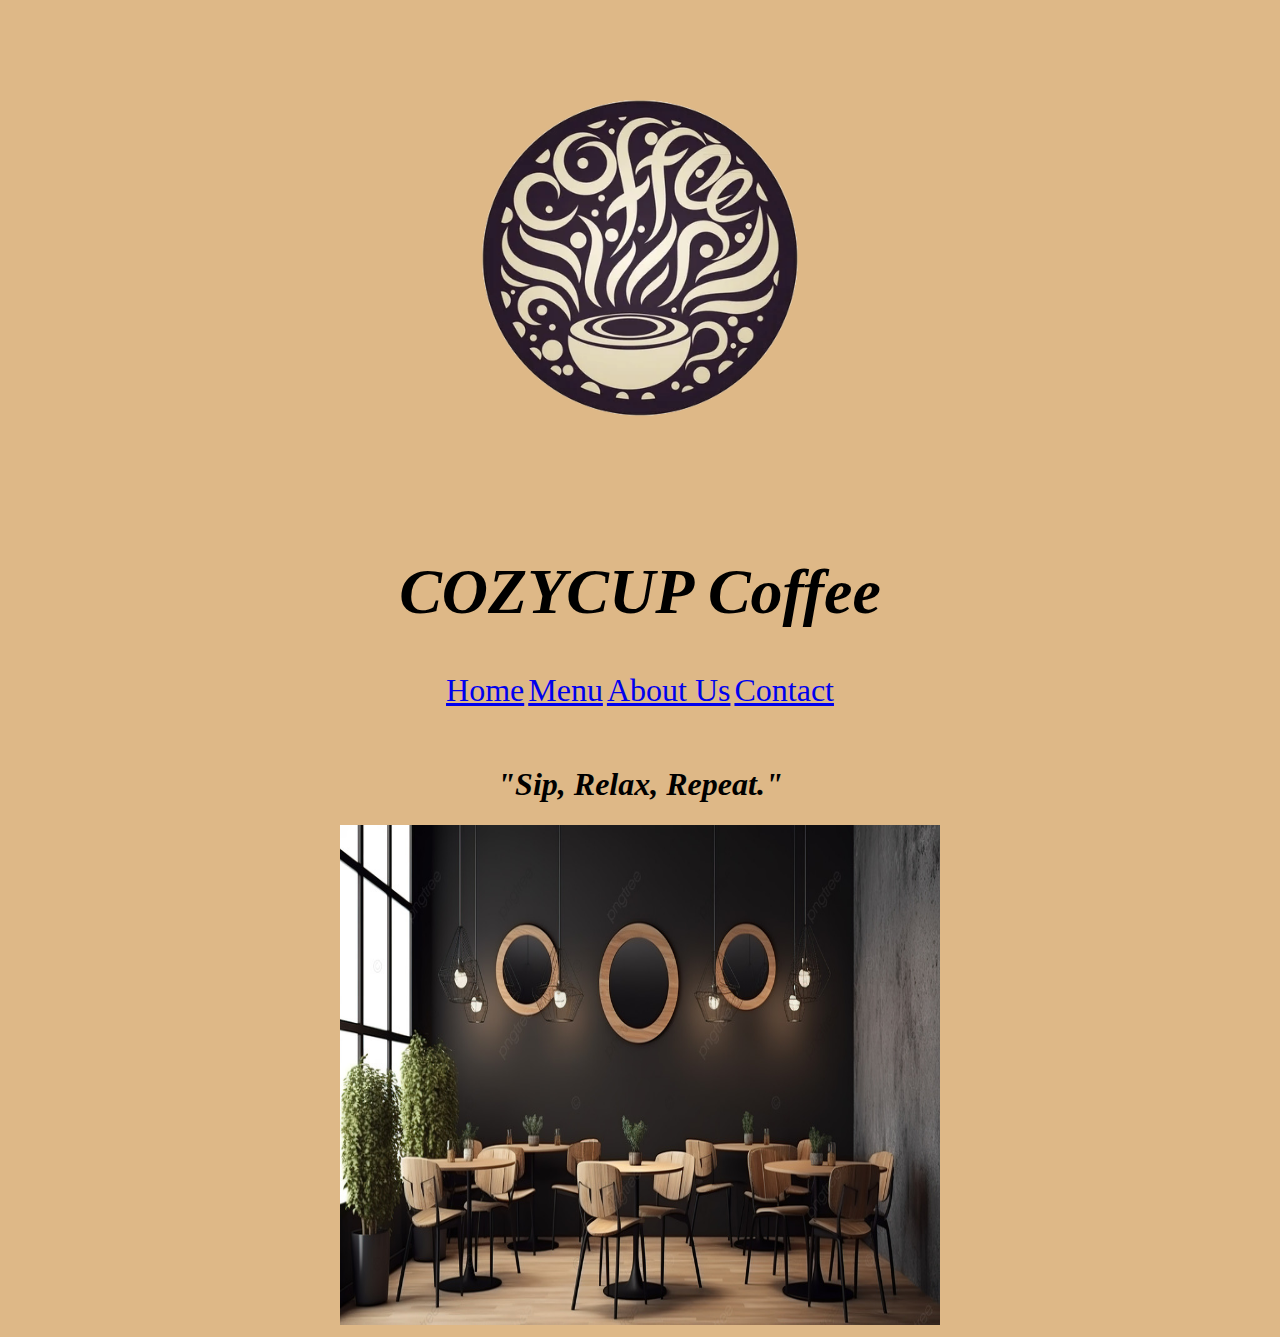
==== index.html @ 1564e9ed "kape" ====
<!DOCTYPE html>
<html lang="en">

<head>
    <meta charset="UTF-8">
    <meta name="viewport" content="width=device-width, initial-scale=1.0">
    <link rel="stylesheet" href="styles.css">
    <title>COZYCUP Coffee House</title>
</head>

<body style="background-color: burlywood;">
    <header style="text-align: center;">
        <img src="coff.png" style= "width: 500px; height: 500px;">
        <h1 style="font-style: italic; font-size: 400%;"><b>COZYCUP Coffee</b></h1>
        <nav>
                <a href="index.html" style="font-size: xx-large;">Home</a>
                <a href="menu.html" style="font-size: xx-large;">Menu</a>
                <a href="about.html" style="font-size: xx-large;">About Us</a>
                <a href="contact.html" style="font-size: xx-large;">Contact</a>
        </nav>
    </header>
    <br>
    <br>

    <section id="hero" style="text-align: center;">
        <h1 style="font-style: italic; font-size: xx-large  ;">"Sip, Relax, Repeat."</h1>
        <img src="fee.jpg" style="width: 600px; height: 500px;">
    </section>

    <section id="featured-products">
        <!-- Featured Products section content goes here -->
    </section>

    <footer>
        <!-- Footer content goes here -->
    </footer>
</body>

</html>
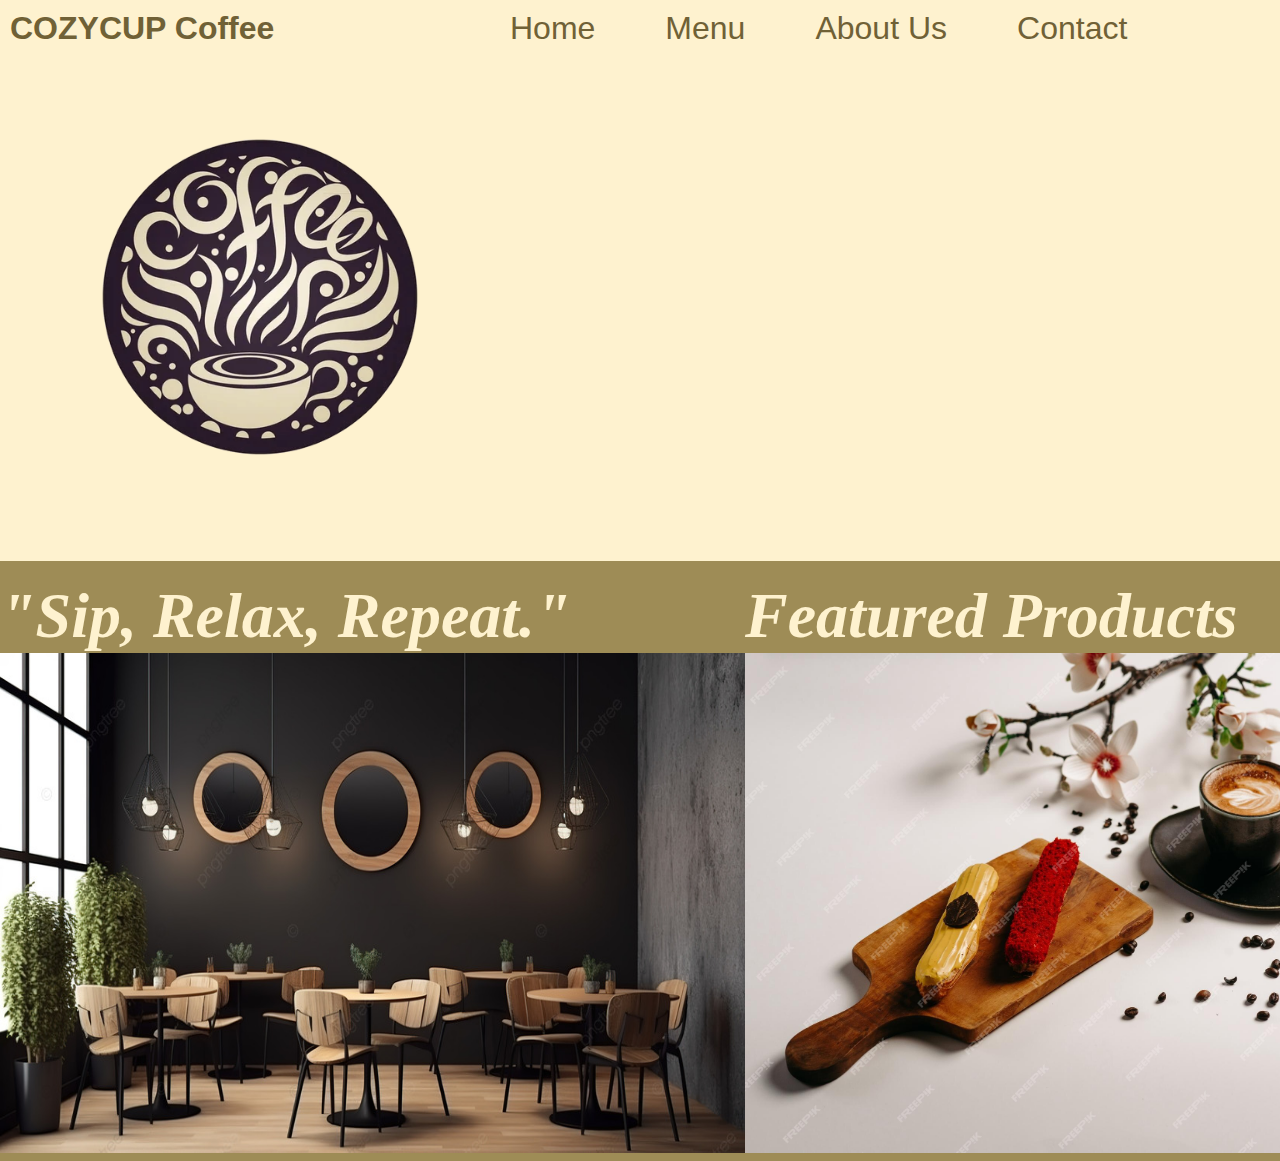
==== commit fd3b5c20: "update" ====
--- a/index.html
+++ b/index.html
@@ -4,27 +4,48 @@
 <head>
     <meta charset="UTF-8">
     <meta name="viewport" content="width=device-width, initial-scale=1.0">
-    <link rel="stylesheet" href="styles.css">
+    <link rel="stylesheet" href="style.css">
     <title>COZYCUP Coffee House</title>
 </head>
 
-<body style="background-color: burlywood;">
-    <header style="text-align: center;">
-        <img src="coff.png" style= "width: 500px; height: 500px;">
-        <h1 style="font-style: italic; font-size: 400%;"><b>COZYCUP Coffee</b></h1>
+<body>
+    <header>
+        <div>
+            <h1><b>COZYCUP Coffee</b></h1>
+            <img src="coff.png" style= "width: 500px; height: 500px;">
+        </div>
+        <br>    
         <nav>
+            <ul>
+                <li>   
                 <a href="index.html" style="font-size: xx-large;">Home</a>
-                <a href="menu.html" style="font-size: xx-large;">Menu</a>
-                <a href="about.html" style="font-size: xx-large;">About Us</a>
-                <a href="contact.html" style="font-size: xx-large;">Contact</a>
+                </li>
+                <li>
+                    <a href="menu.html" style="font-size: xx-large;">Menu</a>
+                </li>
+                <li>
+                    <a href="about.html" style="font-size: xx-large;">About Us</a>
+                </li>
+                <li>
+                    <a href="contact.html" style="font-size: xx-large;">Contact</a>
+                </li>
+            </ul>
         </nav>
     </header>
     <br>
-    <br>
 
-    <section id="hero" style="text-align: center;">
-        <h1 style="font-style: italic; font-size: xx-large  ;">"Sip, Relax, Repeat."</h1>
-        <img src="fee.jpg" style="width: 600px; height: 500px;">
+    <section id="hero" class="hero">
+        <div>
+            <h1>"Sip, Relax, Repeat."</h1>
+            <img src="fee.jpg" style="width: 745px; height: 500px;">
+        </div>
+        <div>
+            <h1>Featured Products</h1>
+        <img src="kap.jpg" style="width: 745px; height: 500px;">
+        </div>
+        
+        <br>
+        <br>
     </section>
 
     <section id="featured-products">
@@ -32,7 +53,7 @@
     </section>
 
     <footer>
-        <!-- Footer content goes here -->
+        
     </footer>
 </body>
 
--- a/style.css
+++ b/style.css
@@ -0,0 +1,60 @@
+
+body, h1, h2, h3, p, ul {
+    margin: 0;
+    padding: 0;
+}
+body {
+    background-color: rgb(158, 140, 86);
+    font-family: 'Arial', sans-serif;
+}
+
+header {
+    background-color: #fef2cf;
+    color: rgb(112, 97, 54);
+    padding: 10px;
+    font-size: medium;
+    display: flex;
+}
+
+nav ul {
+    list-style-type: none;
+    display: flex;
+    gap: 50px;
+    text-align: right;
+}
+
+nav ul li {
+    display: inline-block;
+    margin-right: 20px;
+}
+
+a {
+    color: rgb(112, 97, 54);
+    text-decoration: none;
+    text-align: right;
+}
+.hero {
+    font-style: italic;
+    font-size: xx-large;
+    font-family: Allura;
+    color: #fef2cf;
+    display: flex;
+    justify-content: space-around;
+}
+.hero div {
+    gap: 10px;
+}
+.coffee-menu {
+    display: flex;
+    justify-content: space-around;
+    color: #fffbf0;
+}
+.coffee-menu div {
+    gap: 10px;
+}
+
+/* .coffee-menu {
+    gap:
+} */
+
+
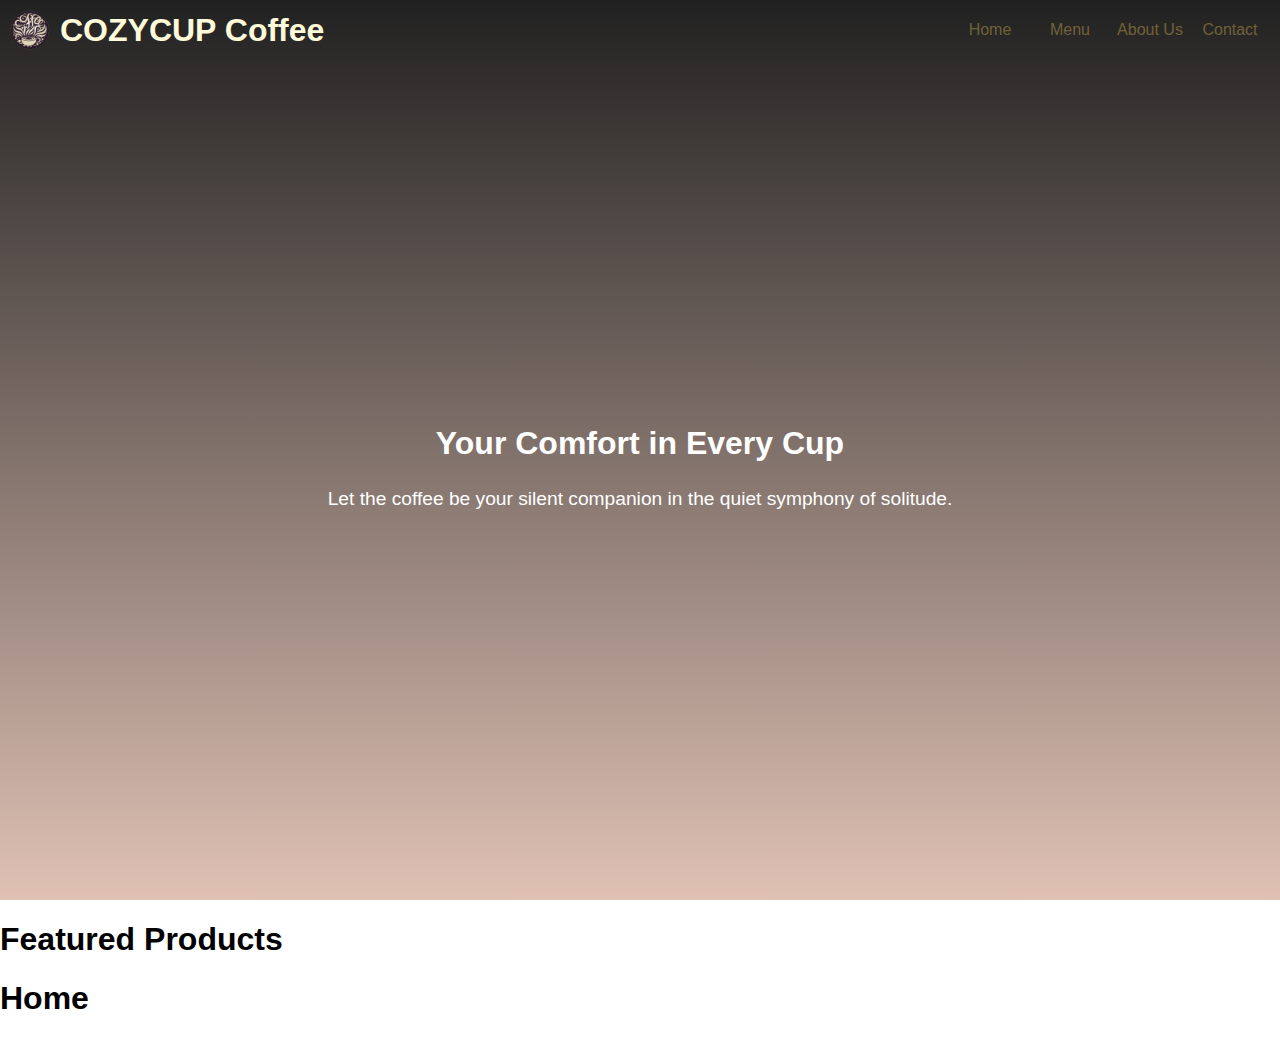
==== commit 84ec0f42: "modify index and menu" ====
--- a/index.html
+++ b/index.html
@@ -9,52 +9,48 @@
 </head>
 
 <body>
-    <header>
-        <div>
-            <h1><b>COZYCUP Coffee</b></h1>
-            <img src="coff.png" style= "width: 500px; height: 500px;">
-        </div>
-        <br>    
-        <nav>
-            <ul>
-                <li>   
-                <a href="index.html" style="font-size: xx-large;">Home</a>
-                </li>
-                <li>
-                    <a href="menu.html" style="font-size: xx-large;">Menu</a>
-                </li>
-                <li>
-                    <a href="about.html" style="font-size: xx-large;">About Us</a>
-                </li>
-                <li>
-                    <a href="contact.html" style="font-size: xx-large;">Contact</a>
-                </li>
-            </ul>
-        </nav>
-    </header>
-    <br>
+    <div class="main-container">
+        <header>
+            <div class="banner">
+                <a href="index.html"><img src="coff.png"></a>
+                <h1><b>COZYCUP Coffee</b></h1>
 
-    <section id="hero" class="hero">
-        <div>
-            <h1>"Sip, Relax, Repeat."</h1>
-            <img src="fee.jpg" style="width: 745px; height: 500px;">
-        </div>
-        <div>
-            <h1>Featured Products</h1>
-        <img src="kap.jpg" style="width: 745px; height: 500px;">
-        </div>
-        
-        <br>
-        <br>
-    </section>
+            </div>
+            <br>
+            <nav>
+                <ul>
+                    <li>
+                        <a href="index.html">Home</a>
+                    </li>
+                    <li>
+                        <a href="menu.html">Menu</a>
+                    </li>
+                    <li>
+                        <a href="about.html">About Us</a>
+                    </li>
+                    <li>
+                        <a href="contact.html">Contact</a>
+                    </li>
+                </ul>
+            </nav>
+        </header>
 
+        <section id="hero" class="hero">
+            <h1>Your Comfort in Every Cup</h1>
+            <h4>Let the coffee be your silent companion in the quiet symphony of solitude.</h4>
+        </section>
+    </div>
+
+    <div>
+        <h1>Featured Products</h1>
+    </div>
     <section id="featured-products">
-        <!-- Featured Products section content goes here -->
+        <h1>Home</h1>
     </section>
 
     <footer>
-        
+
     </footer>
 </body>
 
-</html>
+</html>--- a/style.css
+++ b/style.css
@@ -1,60 +1,280 @@
-
-body, h1, h2, h3, p, ul {
-    margin: 0;
-    padding: 0;
-}
+/* body,
+h1,
+h2,
+h3,
+p,
+ul {
+  margin: 0;
+  padding: 0;
+} */
+
+*,
+*::before,
+*::after {
+  box-sizing: border-box;
+}
+
+:root {
+  --primary-color: #c08267;
+  --dark-color: #a0583c;
+  --light-color: #ccb9b1;
+  --wash-color: #fffada;
+  --plain-white: #ffffff;
+}
+
 body {
-    background-color: rgb(158, 140, 86);
-    font-family: 'Arial', sans-serif;
+  margin: 0;
+  font-family: "Arial", sans-serif;
+  /* width: 100vw;
+  height: 100vh; */
+  /* overflow: hidden; */
+}
+
+.main-container {
+  height: 100vh;
+  background-image: linear-gradient(
+      to bottom,
+      rgba(33, 33, 33, 100%),
+      rgba(192, 130, 103, 0.489)
+    ),
+    url("coffee-bg.jpg");
+  background-size: cover;
 }
 
 header {
-    background-color: #fef2cf;
-    color: rgb(112, 97, 54);
-    padding: 10px;
-    font-size: medium;
-    display: flex;
+  color: var(--wash-color);
+  display: flex;
+  /* height: 15%; */
+  height: 60px;
+  justify-content: end;
+}
+
+.banner {
+  display: flex;
+  align-items: center;
+  justify-content: center;
+  margin-right: auto;
+}
+
+.banner a {
+  height: 100%;
+  padding: 0;
+  margin: 0;
+}
+
+.banner img {
+  height: 100%;
+}
+
+nav {
+  align-self: center;
+  margin-right: 10px;
 }
 
 nav ul {
-    list-style-type: none;
-    display: flex;
-    gap: 50px;
-    text-align: right;
+  list-style-type: none;
+  display: flex;
+  text-align: right;
+  padding: 0;
+  justify-content: center;
 }
 
 nav ul li {
-    display: inline-block;
-    margin-right: 20px;
-}
-
-a {
-    color: rgb(112, 97, 54);
-    text-decoration: none;
-    text-align: right;
-}
+  display: inline-block;
+  width: 80px;
+  text-align: center;
+}
+
+nav ul li a {
+  color: rgb(112, 97, 54);
+  text-decoration: none;
+  position: relative;
+}
+
+nav ul li a::after {
+  content: "";
+  display: block;
+  height: 2px;
+  width: 0;
+  background-color: #a5925a;
+  position: absolute;
+  bottom: -5px;
+  left: 50%;
+  transition: width 0.3s ease-in-out, left 0.3s ease-in-out;
+}
+
+nav ul li a:hover::after {
+  width: 100%;
+  left: 0;
+}
+
+nav ul li a:hover {
+  font-weight: bold;
+}
+
+/* home */
+
 .hero {
-    font-style: italic;
-    font-size: xx-large;
-    font-family: Allura;
-    color: #fef2cf;
-    display: flex;
-    justify-content: space-around;
-}
-.hero div {
-    gap: 10px;
-}
-.coffee-menu {
-    display: flex;
-    justify-content: space-around;
-    color: #fffbf0;
-}
-.coffee-menu div {
-    gap: 10px;
-}
-
-/* .coffee-menu {
-    gap:
+  height: calc(100vh - 60px);
+  margin: auto;
+  color: var(--plain-white);
+  display: flex;
+  flex-direction: column;
+  justify-content: center;
+  align-items: center;
+}
+
+.hero h1 {
+  text-align: center;
+  font-weight: bold;
+  font-size: xx-large;
+  margin: 0;
+}
+
+.hero h4 {
+  font-size: larger;
+  font-weight: normal;
+}
+/* #coffee-menu-container,
+#pastry-menu-container {
+  overflow: hidden;
 } */
 
-
+/* Menu */
+.menu-title {
+  margin: 20px auto 10px auto;
+  text-align: center;
+  color: white;
+  text-shadow: -1px -1px 0px rgba(255, 255, 255, 0.3),
+    1px 1px 0px rgba(0, 0, 0, 0.8);
+  box-shadow: inset 5px 5px 5px 5px rgba(0, 0, 0, 0.5);
+  font-size: 50px;
+  width: 350px;
+  padding: 10px 0 10px 0;
+  border-radius: 50px;
+}
+
+.coffee-menu-container {
+  color: white;
+  width: 100%;
+  display: flex;
+  justify-content: space-evenly;
+}
+
+.coffee-container {
+  display: flex;
+  flex-direction: column;
+  align-items: center;
+  margin: 20px;
+  padding: 10px;
+  /* border: 1px solid #877749; */
+  /* color: rgb(112, 97, 54); */
+
+  border-radius: 15px;
+  width: 400px;
+  box-shadow: inset 5px 5px 5px 5px rgba(0, 0, 0, 0.5),
+    5px 5px 5px 5px rgba(0, 0, 0, 0);
+  transition: box-shadow 0.5s ease, background-color 1s ease-in-out;
+}
+
+.coffee-container:hover {
+  /* transform: translateY(-9px); */
+  /* box-shadow: 5px 5px 5px rgba(0, 0, 0, 0.5); */
+
+  background-color: #a5925a;
+  box-shadow: inset 5px 5px 5px 5px rgba(0, 0, 0, 0),
+    5px 5px 5px 5px rgba(0, 0, 0, 0.5);
+}
+
+.coffee-container img {
+  padding: 5px;
+  width: calc(60% - 10px);
+  height: 200px;
+  object-fit: cover;
+  border-radius: 15px;
+  margin-top: 10px;
+}
+
+.coffee-container p,
+.coffee-container h2 {
+  text-align: center;
+}
+
+.coffee-container h2 {
+  margin-top: 10px;
+  margin-bottom: 10px;
+}
+
+.coffee-container h3 {
+  margin-top: auto;
+  margin-bottom: 10px;
+}
+
+.coffee-container p {
+  font-size: 15px;
+  /* top, right, bot, left */
+  margin: 0 10px 20px 10px;
+}
+
+/* pastry */
+.pastry-menu-container {
+  color: white;
+  width: 100%;
+  display: flex;
+  justify-content: space-evenly;
+}
+
+.pastry-container {
+  display: flex;
+  flex-direction: column;
+  align-items: center;
+  margin: 20px;
+  padding: 10px;
+  /* border: 1px solid #877749; */
+  /* color: rgb(112, 97, 54); */
+
+  border-radius: 15px;
+  width: 400px;
+  box-shadow: inset 5px 5px 5px 5px rgba(0, 0, 0, 0.5),
+    5px 5px 5px 5px rgba(0, 0, 0, 0);
+  transition: box-shadow 0.5s ease, background-color 1s ease-in-out;
+}
+
+.pastry-container:hover {
+  /* transform: translateY(-9px); */
+  /* box-shadow: 5px 5px 5px rgba(0, 0, 0, 0.5); */
+
+  background-color: #a5925a;
+  box-shadow: inset 5px 5px 5px 5px rgba(0, 0, 0, 0),
+    5px 5px 5px 5px rgba(0, 0, 0, 0.5);
+}
+
+.pastry-container img {
+  padding: 5px;
+  width: calc(60% - 10px);
+  height: 200px;
+  object-fit: cover;
+  border-radius: 15px;
+  margin-top: 10px;
+}
+
+.pastry-container p,
+.pastry-container h2 {
+  text-align: center;
+}
+
+.pastry-container h2 {
+  margin-top: 10px;
+  margin-bottom: 10px;
+}
+
+.pastry-container h3 {
+  margin-top: auto;
+  margin-bottom: 10px;
+}
+
+.pastry-container p {
+  font-size: 15px;
+  /* top, right, bot, left */
+  margin: 0 10px 20px 10px;
+}
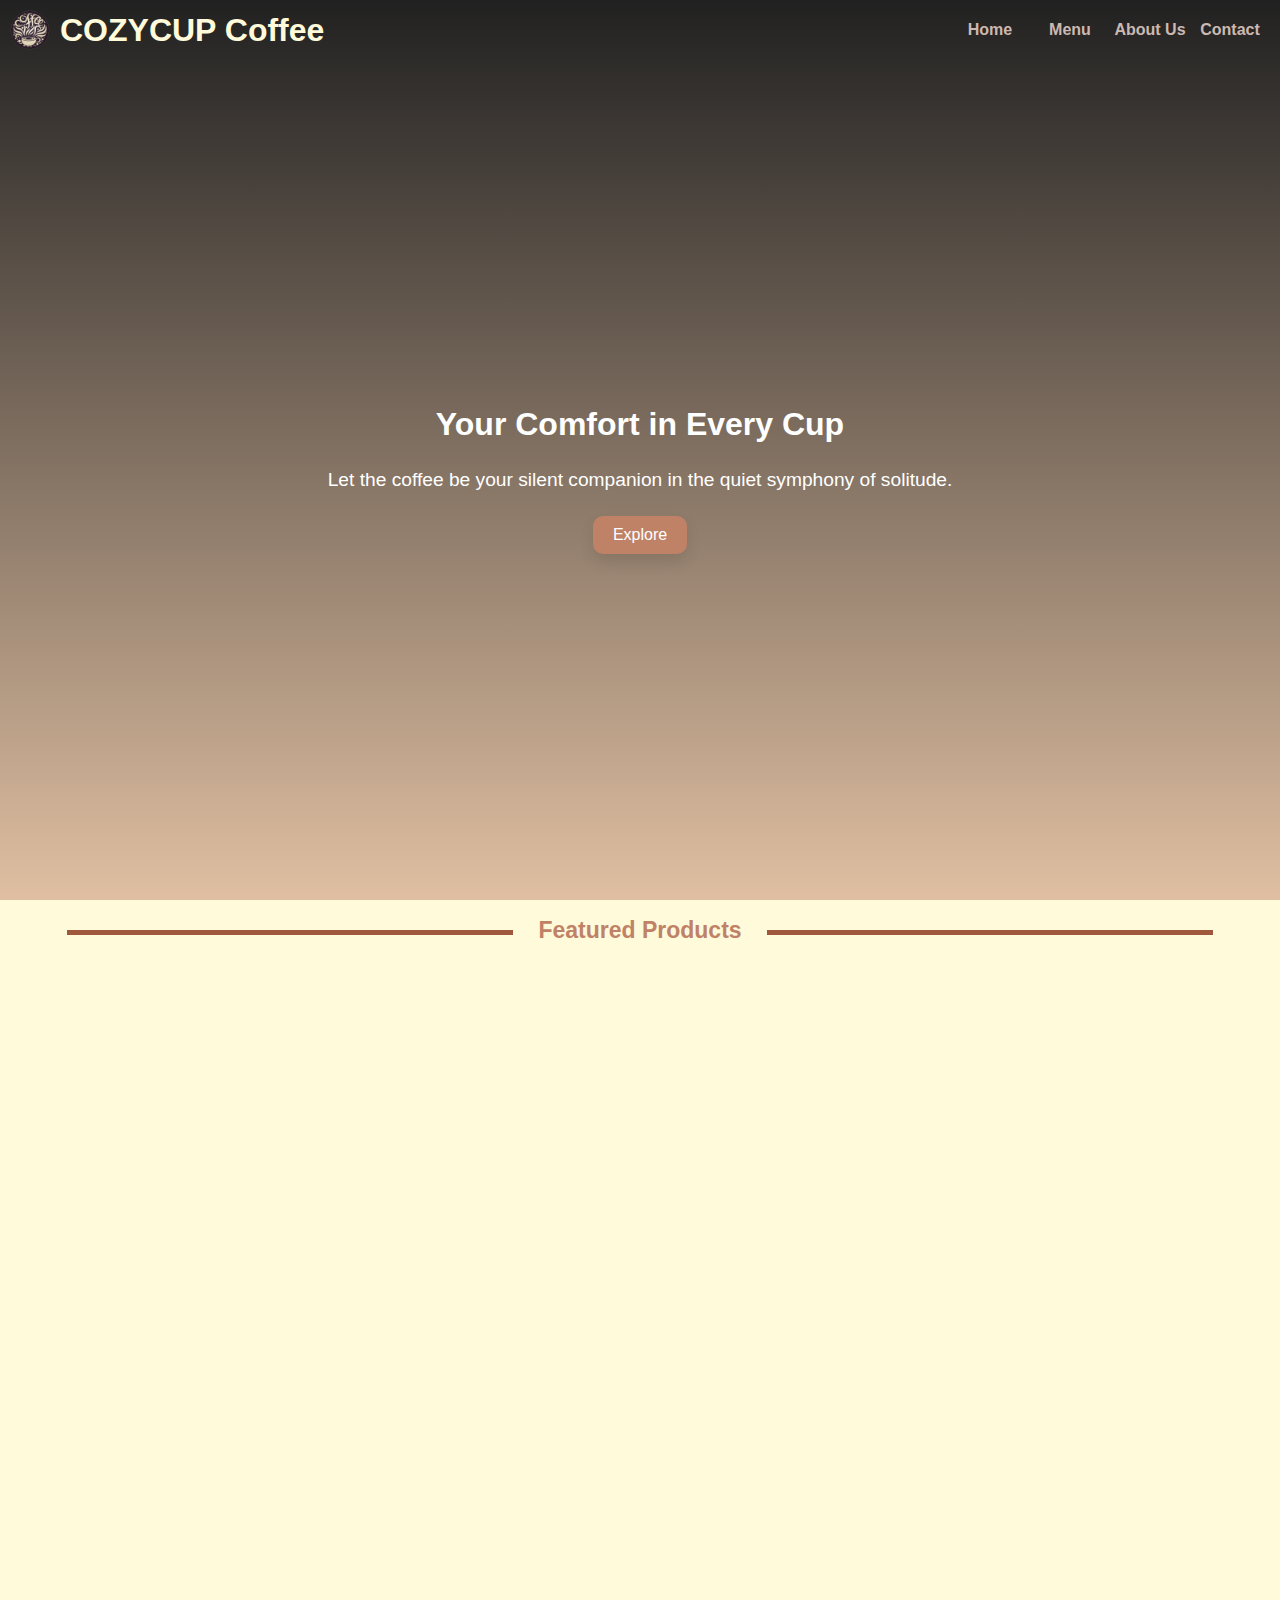
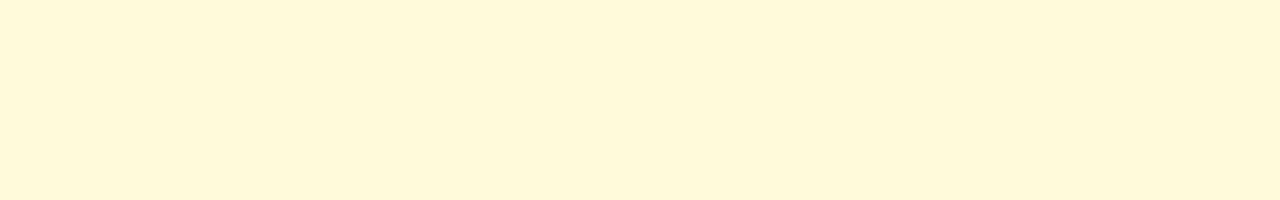
==== commit 876c643e: "modify menu and index" ====
--- a/index.html
+++ b/index.html
@@ -38,19 +38,35 @@
         <section id="hero" class="hero">
             <h1>Your Comfort in Every Cup</h1>
             <h4>Let the coffee be your silent companion in the quiet symphony of solitude.</h4>
+            <button type="button" onclick="scrollToFeatured()">Explore</button>
+
         </section>
+
     </div>
 
-    <div>
-        <h1>Featured Products</h1>
-    </div>
     <section id="featured-products">
-        <h1>Home</h1>
+        <div class="div-body">
+            <div class="divider">
+                <span>Featured Products</span>
+            </div>
+        </div>
+
+
+
     </section>
 
     <footer>
 
     </footer>
+
+    <script>
+        function scrollToFeatured() {
+            var featuredSection = document.getElementById('featured-products');
+            if (featuredSection) {
+                featuredSection.scrollIntoView({ behavior: 'smooth' });
+            }
+        }
+    </script>
 </body>
 
 </html>--- a/style.css
+++ b/style.css
@@ -25,6 +25,7 @@
 body {
   margin: 0;
   font-family: "Arial", sans-serif;
+  background-color: var(--wash-color);
   /* width: 100vw;
   height: 100vh; */
   /* overflow: hidden; */
@@ -40,7 +41,12 @@
     url("coffee-bg.jpg");
   background-size: cover;
 }
-
+.menu-header {
+  background-color: var(--dark-color);
+}
+.menu-body {
+  background-color: var(--wash-color);
+}
 header {
   color: var(--wash-color);
   display: flex;
@@ -60,6 +66,7 @@
   height: 100%;
   padding: 0;
   margin: 0;
+  width: 60px;
 }
 
 .banner img {
@@ -86,9 +93,10 @@
 }
 
 nav ul li a {
-  color: rgb(112, 97, 54);
+  color: var(--light-color);
   text-decoration: none;
   position: relative;
+  font-weight: bold;
 }
 
 nav ul li a::after {
@@ -96,7 +104,7 @@
   display: block;
   height: 2px;
   width: 0;
-  background-color: #a5925a;
+  background-color: var(--wash-color);
   position: absolute;
   bottom: -5px;
   left: 50%;
@@ -108,10 +116,6 @@
   left: 0;
 }
 
-nav ul li a:hover {
-  font-weight: bold;
-}
-
 /* home */
 
 .hero {
@@ -135,16 +139,92 @@
   font-size: larger;
   font-weight: normal;
 }
+
+button {
+  background-color: var(--primary-color);
+  color: var(--plain-white);
+  border: none;
+  padding: 10px 20px;
+  text-align: center;
+  text-decoration: none;
+  display: inline-block;
+  font-size: 16px;
+  transition-duration: 0.4s;
+  cursor: pointer;
+  border-radius: 10px;
+  box-shadow: 0px 8px 15px rgba(0, 0, 0, 0.1);
+}
+
+button:hover {
+  background-color: var(--dark-color);
+  color: var(--wash-color);
+}
+
+button:focus {
+  outline: none;
+  background-color: var(--wash-color);
+  color: var(--dark-color);
+  box-shadow: 0 0 0 0 var(--light-color);
+}
 /* #coffee-menu-container,
 #pastry-menu-container {
   overflow: hidden;
 } */
 
+/* Divider */
+.div-body {
+  margin: 0;
+  padding: 0;
+  font-family: Arial, sans-serif;
+  display: flex;
+  align-items: center;
+  justify-content: center;
+  height: 60px;
+}
+
+.divider {
+  position: relative;
+}
+
+.divider span {
+  padding: 0 10px;
+  font-size: 23px;
+  color: var(--primary-color);
+  font-weight: bold;
+}
+
+.divider::before,
+.divider::after {
+  content: "";
+  position: absolute;
+  top: 50%;
+  width: 200%;
+  height: 5px;
+  background-color: var(--dark-color);
+  overflow: hidden;
+}
+
+.divider::before {
+  right: 100%;
+  margin-right: 15px;
+  /* Adjust the spacing between the line and text */
+}
+
+.divider::after {
+  left: 100%;
+  margin-left: 15px;
+  /* Adjust the spacing between the line and text */
+}
+
+#featured-products {
+  height: 100vh;
+}
+
 /* Menu */
-.menu-title {
+/* .menu-title {
   margin: 20px auto 10px auto;
   text-align: center;
-  color: white;
+  color: var(--dark-color);
   text-shadow: -1px -1px 0px rgba(255, 255, 255, 0.3),
     1px 1px 0px rgba(0, 0, 0, 0.8);
   box-shadow: inset 5px 5px 5px 5px rgba(0, 0, 0, 0.5);
@@ -152,57 +232,65 @@
   width: 350px;
   padding: 10px 0 10px 0;
   border-radius: 50px;
-}
+} */
 
 .coffee-menu-container {
   color: white;
   width: 100%;
   display: flex;
   justify-content: space-evenly;
+  padding: 0 50px 0;
 }
 
 .coffee-container {
+  background-color: var(--primary-color);
   display: flex;
   flex-direction: column;
-  align-items: center;
+  align-items: flex-start;
   margin: 20px;
   padding: 10px;
   /* border: 1px solid #877749; */
   /* color: rgb(112, 97, 54); */
 
-  border-radius: 15px;
-  width: 400px;
-  box-shadow: inset 5px 5px 5px 5px rgba(0, 0, 0, 0.5),
-    5px 5px 5px 5px rgba(0, 0, 0, 0);
-  transition: box-shadow 0.5s ease, background-color 1s ease-in-out;
-}
-
-.coffee-container:hover {
-  /* transform: translateY(-9px); */
-  /* box-shadow: 5px 5px 5px rgba(0, 0, 0, 0.5); */
+  border-radius: 20px;
+  width: 260px;
+
+  /* box-shadow: inset 5px 5px 5px 5px rgba(0, 0, 0, 0.5),
+    5px 5px 5px 5px rgba(0, 0, 0, 0); */
+  box-shadow: 0 4px 10px rgba(0, 0, 0, 0.554);
+  /* transition: box-shadow 0.5s ease, background-color 1s ease-in-out; */
+}
+
+/* .coffee-container:hover {
+  transform: translateY(-9px);
+  box-shadow: 5px 5px 5px rgba(0, 0, 0, 0.5);
 
   background-color: #a5925a;
   box-shadow: inset 5px 5px 5px 5px rgba(0, 0, 0, 0),
     5px 5px 5px 5px rgba(0, 0, 0, 0.5);
-}
+} */
 
 .coffee-container img {
   padding: 5px;
-  width: calc(60% - 10px);
-  height: 200px;
+  width: calc(100% - 10px);
+  height: 150px;
   object-fit: cover;
-  border-radius: 15px;
-  margin-top: 10px;
+  border-radius: 10px 10px 10px 10px;
+  margin-top: 5px;
+  align-self: center;
 }
 
 .coffee-container p,
-.coffee-container h2 {
-  text-align: center;
+.coffee-container h2,
+.coffee-container h3 {
+  margin-left: 8px;
+  margin-right: 8px;
 }
 
 .coffee-container h2 {
   margin-top: 10px;
   margin-bottom: 10px;
+  font-size: 25px;
 }
 
 .coffee-container h3 {
@@ -211,9 +299,11 @@
 }
 
 .coffee-container p {
-  font-size: 15px;
+  font-size: 12px;
   /* top, right, bot, left */
-  margin: 0 10px 20px 10px;
+  margin-top: 10px;
+  letter-spacing: 1px;
+  line-height: 2;
 }
 
 /* pastry */
@@ -222,50 +312,58 @@
   width: 100%;
   display: flex;
   justify-content: space-evenly;
+  padding: 0 50px 0;
 }
 
 .pastry-container {
+  background-color: var(--primary-color);
   display: flex;
   flex-direction: column;
-  align-items: center;
+  align-items: flex-start;
   margin: 20px;
   padding: 10px;
   /* border: 1px solid #877749; */
   /* color: rgb(112, 97, 54); */
 
-  border-radius: 15px;
-  width: 400px;
-  box-shadow: inset 5px 5px 5px 5px rgba(0, 0, 0, 0.5),
-    5px 5px 5px 5px rgba(0, 0, 0, 0);
-  transition: box-shadow 0.5s ease, background-color 1s ease-in-out;
-}
-
-.pastry-container:hover {
-  /* transform: translateY(-9px); */
-  /* box-shadow: 5px 5px 5px rgba(0, 0, 0, 0.5); */
-
-  background-color: #a5925a;
-  box-shadow: inset 5px 5px 5px 5px rgba(0, 0, 0, 0),
-    5px 5px 5px 5px rgba(0, 0, 0, 0.5);
-}
+  border-radius: 20px;
+  width: 260px;
+
+  /* box-shadow: inset 5px 5px 5px 5px rgba(0, 0, 0, 0.5),
+5px 5px 5px 5px rgba(0, 0, 0, 0); */
+  box-shadow: 0 4px 10px rgba(0, 0, 0, 0.554);
+  /* transition: box-shadow 0.5s ease, background-color 1s ease-in-out; */
+}
+
+/* .pastry-container:hover {
+transform: translateY(-9px);
+box-shadow: 5px 5px 5px rgba(0, 0, 0, 0.5);
+
+background-color: #a5925a;
+box-shadow: inset 5px 5px 5px 5px rgba(0, 0, 0, 0),
+5px 5px 5px 5px rgba(0, 0, 0, 0.5);
+} */
 
 .pastry-container img {
   padding: 5px;
-  width: calc(60% - 10px);
-  height: 200px;
+  width: calc(100% - 10px);
+  height: 150px;
   object-fit: cover;
-  border-radius: 15px;
-  margin-top: 10px;
+  border-radius: 10px 10px 10px 10px;
+  margin-top: 5px;
+  align-self: center;
 }
 
 .pastry-container p,
-.pastry-container h2 {
-  text-align: center;
+.pastry-container h2,
+.pastry-container h3 {
+  margin-left: 8px;
+  margin-right: 8px;
 }
 
 .pastry-container h2 {
   margin-top: 10px;
   margin-bottom: 10px;
+  font-size: 25px;
 }
 
 .pastry-container h3 {
@@ -274,7 +372,9 @@
 }
 
 .pastry-container p {
-  font-size: 15px;
+  font-size: 12px;
   /* top, right, bot, left */
-  margin: 0 10px 20px 10px;
-}
+  margin-top: 10px;
+  letter-spacing: 1px;
+  line-height: 2;
+}
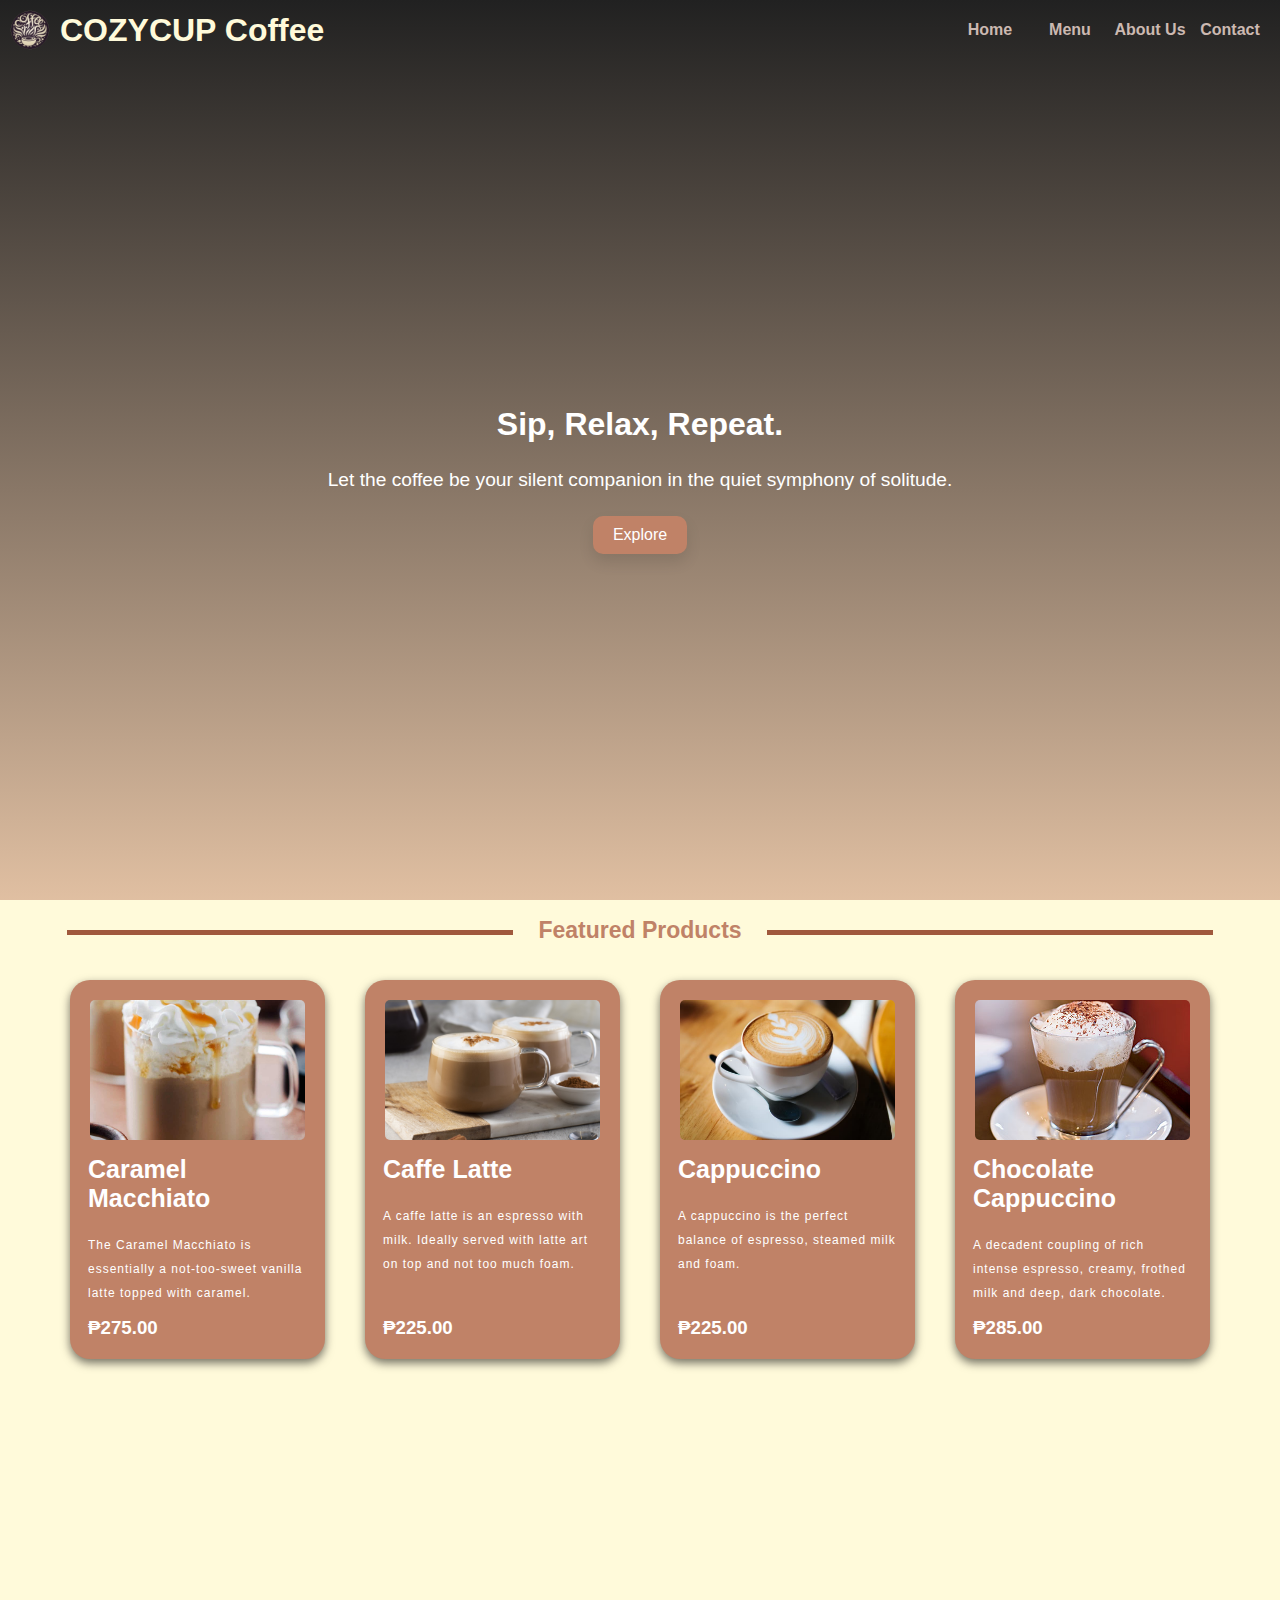
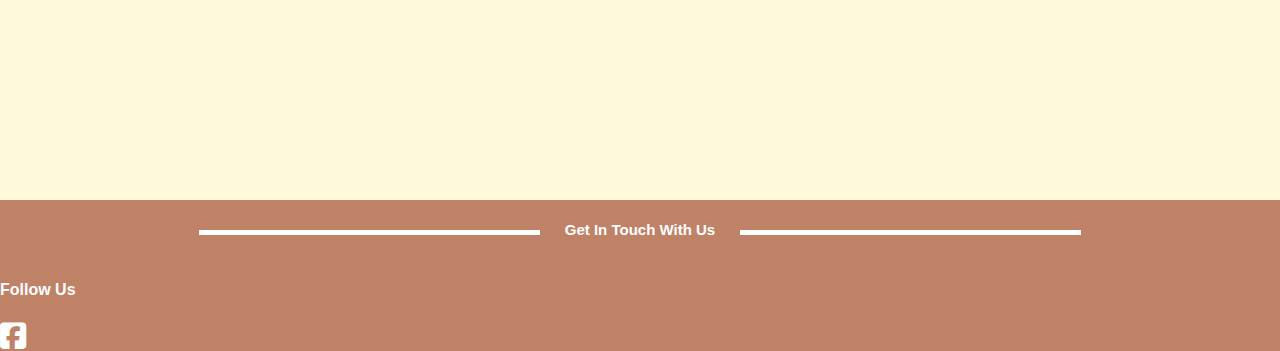
==== commit 4552b5c2: "i forgot whati did haha" ====
--- a/index.html
+++ b/index.html
@@ -6,6 +6,8 @@
     <meta name="viewport" content="width=device-width, initial-scale=1.0">
     <link rel="stylesheet" href="style.css">
     <title>COZYCUP Coffee House</title>
+    <link rel="stylesheet" href="https://cdnjs.cloudflare.com/ajax/libs/font-awesome/6.5.1/css/all.min.css">
+
 </head>
 
 <body>
@@ -36,7 +38,7 @@
         </header>
 
         <section id="hero" class="hero">
-            <h1>Your Comfort in Every Cup</h1>
+            <h1>Sip, Relax, Repeat.</h1>
             <h4>Let the coffee be your silent companion in the quiet symphony of solitude.</h4>
             <button type="button" onclick="scrollToFeatured()">Explore</button>
 
@@ -51,11 +53,54 @@
             </div>
         </div>
 
+        <section id="coffee-menu-container" class="coffee-menu-container">
+            <div class="coffee-container">
+                <img src="car.jpg">
+                <h2>Caramel Macchiato</h2>
+                <p>The Caramel Macchiato is essentially a not-too-sweet vanilla latte topped with caramel.</p>
+                <h3>₱275.00</h3>
+            </div>
+
+            <div class="coffee-container">
+                <img src="caf.jpg">
+                <h2>Caffe Latte</h2>
+                <p>A caffe latte is an espresso with milk. Ideally served with latte art on top and not too much foam.
+                </p>
+                <h3>₱225.00</h3>
+            </div>
+
+            <div class="coffee-container">
+                <img src="cap.jpg">
+                <h2>Cappuccino</h2>
+                <p>A cappuccino is the perfect balance of espresso, steamed milk and foam.</p>
+                <h3>₱225.00</h3>
+            </div>
+
+            <div class="coffee-container">
+                <img src="choc.jpg">
+                <h2>Chocolate Cappuccino</h2>
+                <p>A decadent coupling of rich intense espresso, creamy, frothed milk and deep, dark chocolate.</p>
+                <h3>₱285.00</h3>
+            </div>
+        </section>
+
 
 
     </section>
 
     <footer>
+        <div class="div-body">
+            <div class="footer-divider">
+                <span>Get In Touch With Us</span>
+            </div>
+        </div>
+
+        <div class="social-icons">
+            <h4>Follow Us</h4>
+
+            <i class="fa-brands fa-square-facebook"></i>
+
+        </div>
 
     </footer>
 
--- a/style.css
+++ b/style.css
@@ -38,8 +38,9 @@
       rgba(33, 33, 33, 100%),
       rgba(192, 130, 103, 0.489)
     ),
-    url("coffee-bg.jpg");
+    url("coffee-interior.jpg");
   background-size: cover;
+  background-position: bottom;
 }
 .menu-header {
   background-color: var(--dark-color);
@@ -220,6 +221,62 @@
   height: 100vh;
 }
 
+/* Footer */
+.div-body {
+  margin: 0;
+  padding: 0;
+  font-family: Arial, sans-serif;
+  display: flex;
+  align-items: center;
+  justify-content: center;
+  height: 60px;
+}
+
+.footer-divider {
+  position: relative;
+}
+
+.footer-divider span {
+  padding: 0 10px;
+  font-size: 15px;
+  color: var(--plain-white);
+  font-weight: bold;
+}
+
+.footer-divider::before,
+.footer-divider::after {
+  content: "";
+  position: absolute;
+  top: 50%;
+  width: 200%;
+  height: 5px;
+  background-color: var(--plain-white);
+  overflow: hidden;
+}
+
+.footer-divider::before {
+  right: 100%;
+  margin-right: 15px;
+  /* Adjust the spacing between the line and text */
+}
+
+.footer-divider::after {
+  left: 100%;
+  margin-left: 15px;
+  /* Adjust the spacing between the line and text */
+}
+
+footer {
+  background-color: var(--primary-color);
+}
+.social-icons h4 {
+  color: var(--plain-white);
+}
+
+.social-icons i {
+  font-size: 30px;
+  color: var(--plain-white);
+}
 /* Menu */
 /* .menu-title {
   margin: 20px auto 10px auto;
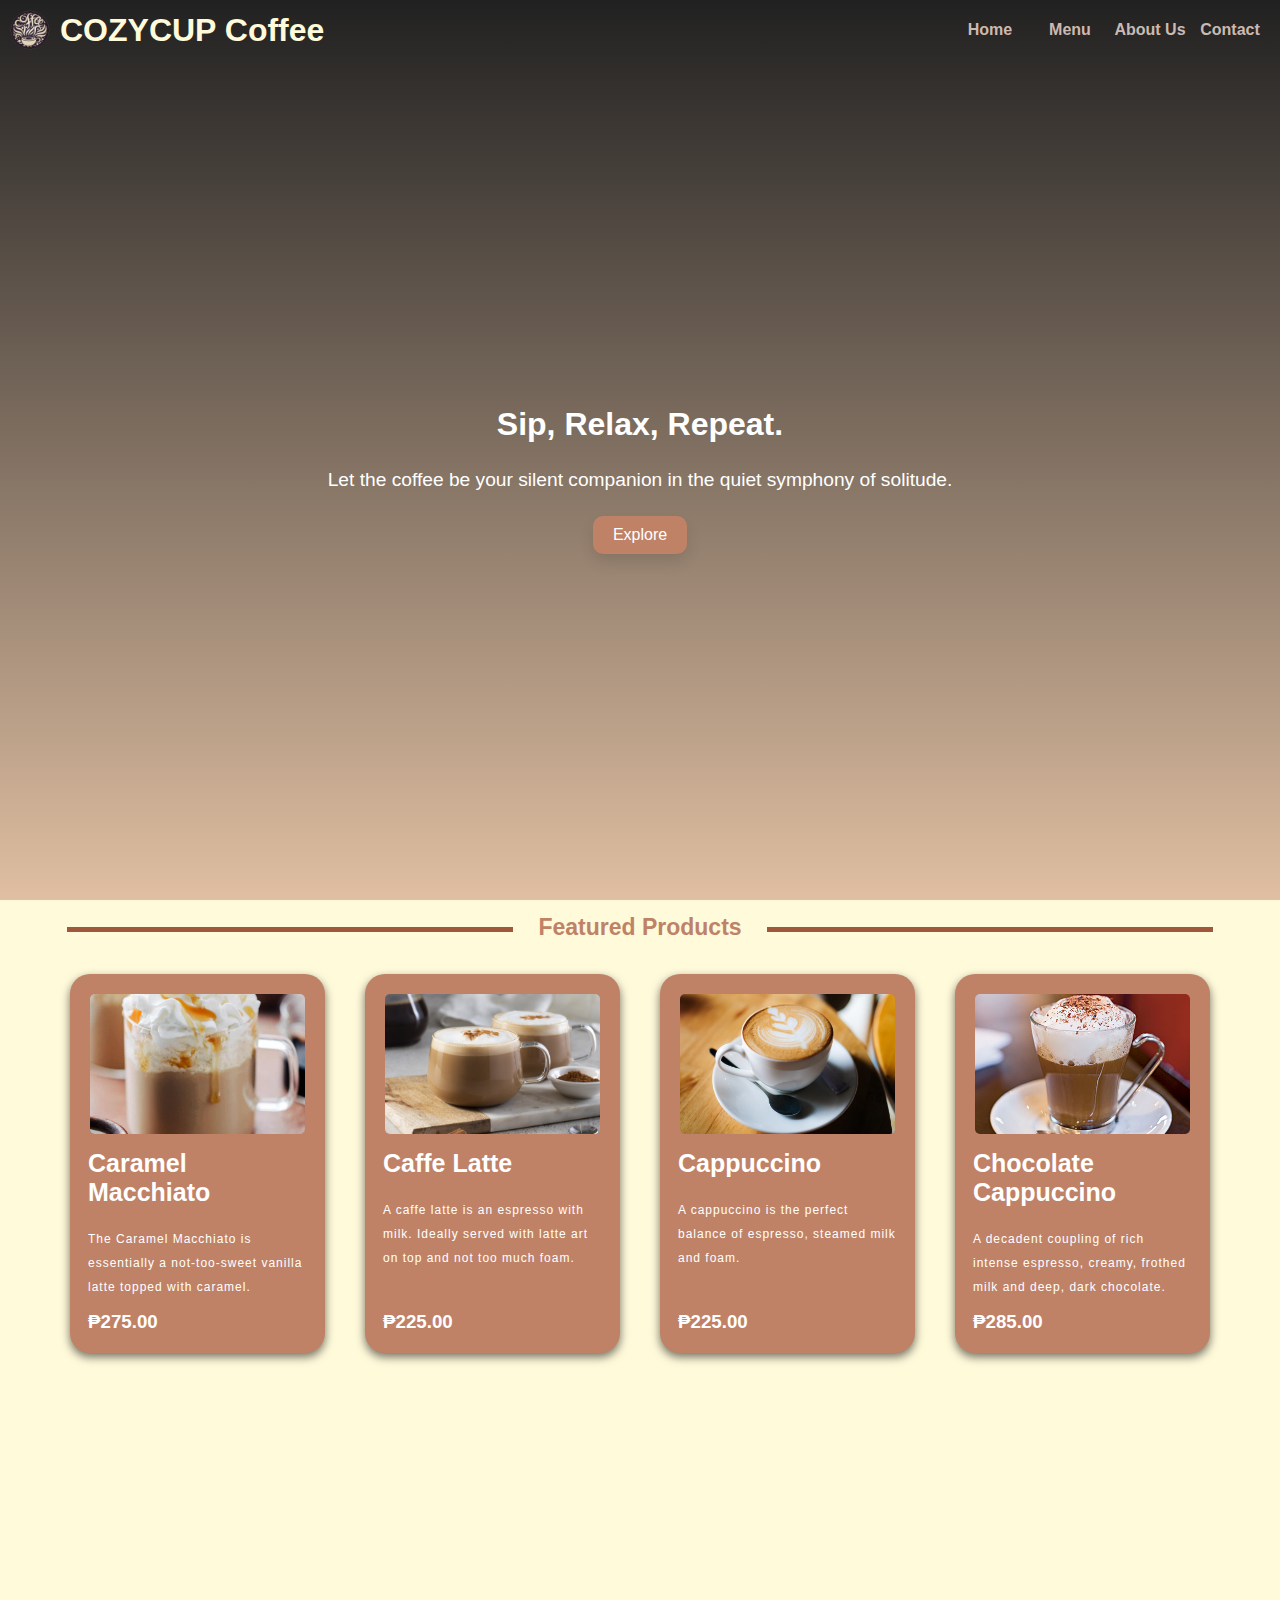
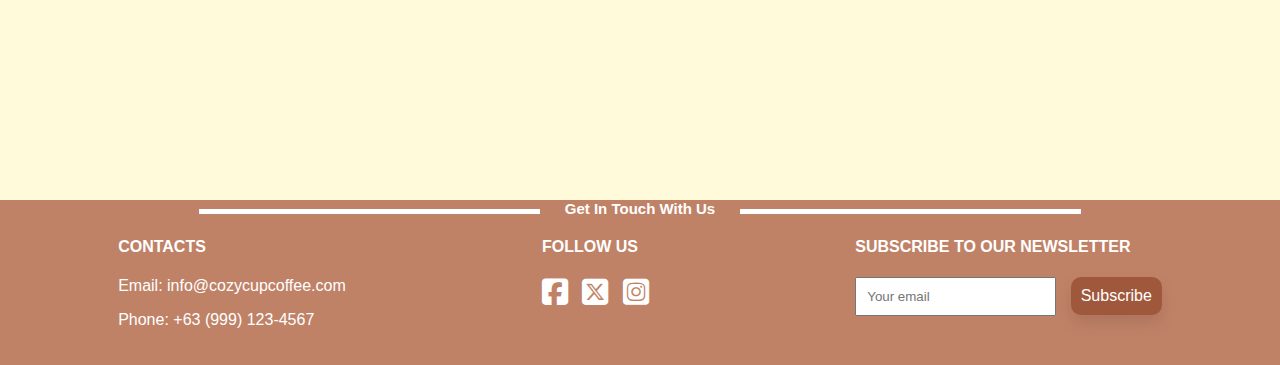
==== commit 1789104c: "update  about and index" ====
--- a/index.html
+++ b/index.html
@@ -88,12 +88,8 @@
 
     </section>
 
-    <footer>
-        <div class="div-body">
-            <div class="footer-divider">
-                <span>Get In Touch With Us</span>
-            </div>
-        </div>
+    <!-- <footer>
+        
 
         <div class="social-icons">
             <h4>Follow Us</h4>
@@ -102,6 +98,37 @@
 
         </div>
 
+    </footer> -->
+
+    <footer>
+        <div class="div-body">
+            <div class="footer-divider">
+                <span>Get In Touch With Us</span>
+            </div>
+        </div>
+
+        <div class="footer-group">
+            <div class="contact-info">
+                <h4>CONTACTS</h4>
+                <p>Email: info@cozycupcoffee.com</p>
+                <p>Phone: +63 (999) 123-4567</p>
+            </div>
+
+            <ul class="social-icons">
+                <h4>FOLLOW US</h4>
+                <li><a href="#" target="_blank"><i class="fa-brands fa-square-facebook"></i></a></li>
+                <li><a href="#" target="_blank"><i class="fa-brands fa-square-x-twitter"></i></a></li>
+                <li><a href="#" target="_blank"><i class="fa-brands fa-square-instagram"></i></a></li>
+            </ul>
+
+            <div class="newsletter-form">
+                <h4>SUBSCRIBE TO OUR NEWSLETTER</h4>
+                <div class="news-group">
+                    <input type="email" placeholder="Your email">
+                    <button type="submit">Subscribe</button>
+                </div>
+            </div>
+        </div>
     </footer>
 
     <script>
--- a/style.css
+++ b/style.css
@@ -229,7 +229,7 @@
   display: flex;
   align-items: center;
   justify-content: center;
-  height: 60px;
+  height: 6%;
 }
 
 .footer-divider {
@@ -267,16 +267,67 @@
 }
 
 footer {
+  color: var(--plain-white);
   background-color: var(--primary-color);
-}
-.social-icons h4 {
-  color: var(--plain-white);
+  padding: 0 20px;
+}
+
+footer h4 {
+  margin-top: 0;
+}
+
+.footer-group {
+  display: flex;
+  justify-content: space-around;
+  align-items: baseline;
 }
 
 .social-icons i {
   font-size: 30px;
   color: var(--plain-white);
 }
+
+.contact-info {
+  margin-bottom: 20px;
+}
+
+.social-icons {
+  list-style: none;
+  padding: 0;
+  margin: 10px 0;
+}
+
+.social-icons li {
+  display: inline-block;
+  margin-right: 10px;
+}
+
+.newsletter-form {
+  display: flex;
+  flex-direction: column;
+  margin-top: 20px;
+}
+
+.newsletter-form input {
+  padding: 10px;
+  margin-right: 10px;
+}
+
+.newsletter-form button {
+  padding: 10px;
+  background-color: var(--dark-color);
+  border: none;
+  transition-duration: 0.4s;
+  cursor: pointer;
+  border-radius: 10px;
+  box-shadow: 0px 8px 15px rgba(0, 0, 0, 0.1);
+}
+
+button:hover {
+  background-color: var(--plain-white);
+  color: var(--dark-color);
+}
+
 /* Menu */
 /* .menu-title {
   margin: 20px auto 10px auto;
@@ -435,3 +486,78 @@
   letter-spacing: 1px;
   line-height: 2;
 }
+
+/* About */
+.about-container {
+  width: 100vw;
+  display: flex;
+  flex-direction: column;
+  align-items: center;
+  padding: 20px 100px 20px 100px;
+  gap: 20px;
+}
+.myth-motto {
+  height: 100%;
+  display: flex;
+  gap: 20px;
+  align-items: center;
+  height: calc(100vh - 160px);
+}
+
+.myth-section {
+  border-radius: 20px;
+  height: 100%;
+}
+/* .myth-section p, */
+.myth-section h2 {
+  text-align: center;
+}
+.myth-section p {
+  letter-spacing: 1px;
+  line-height: 2;
+}
+
+.myth-section p:nth-child(3) {
+  text-align: center;
+  font-style: italic;
+}
+
+.myth-section span {
+  font-style: initial;
+  font-weight: bold;
+}
+.owners {
+  display: flex;
+  align-items: center;
+  justify-content: space-evenly;
+}
+.owner-profile {
+  border-radius: 50px;
+  height: 100px;
+  width: 300px;
+  background-color: var(--dark-color);
+  padding: 10px;
+  display: flex;
+
+  box-shadow: 0 4px 10px rgba(0, 0, 0, 0.554);
+}
+
+.owner-profile img {
+  border-radius: 50%;
+}
+
+.owner-details {
+  align-self: center;
+  margin-left: 20px;
+  color: var(--wash-color);
+}
+
+.owner-details h3,
+.owner-details p {
+  margin: 0;
+}
+
+.owner-details hr {
+  margin: 0;
+  color: var(--wash-color);
+}
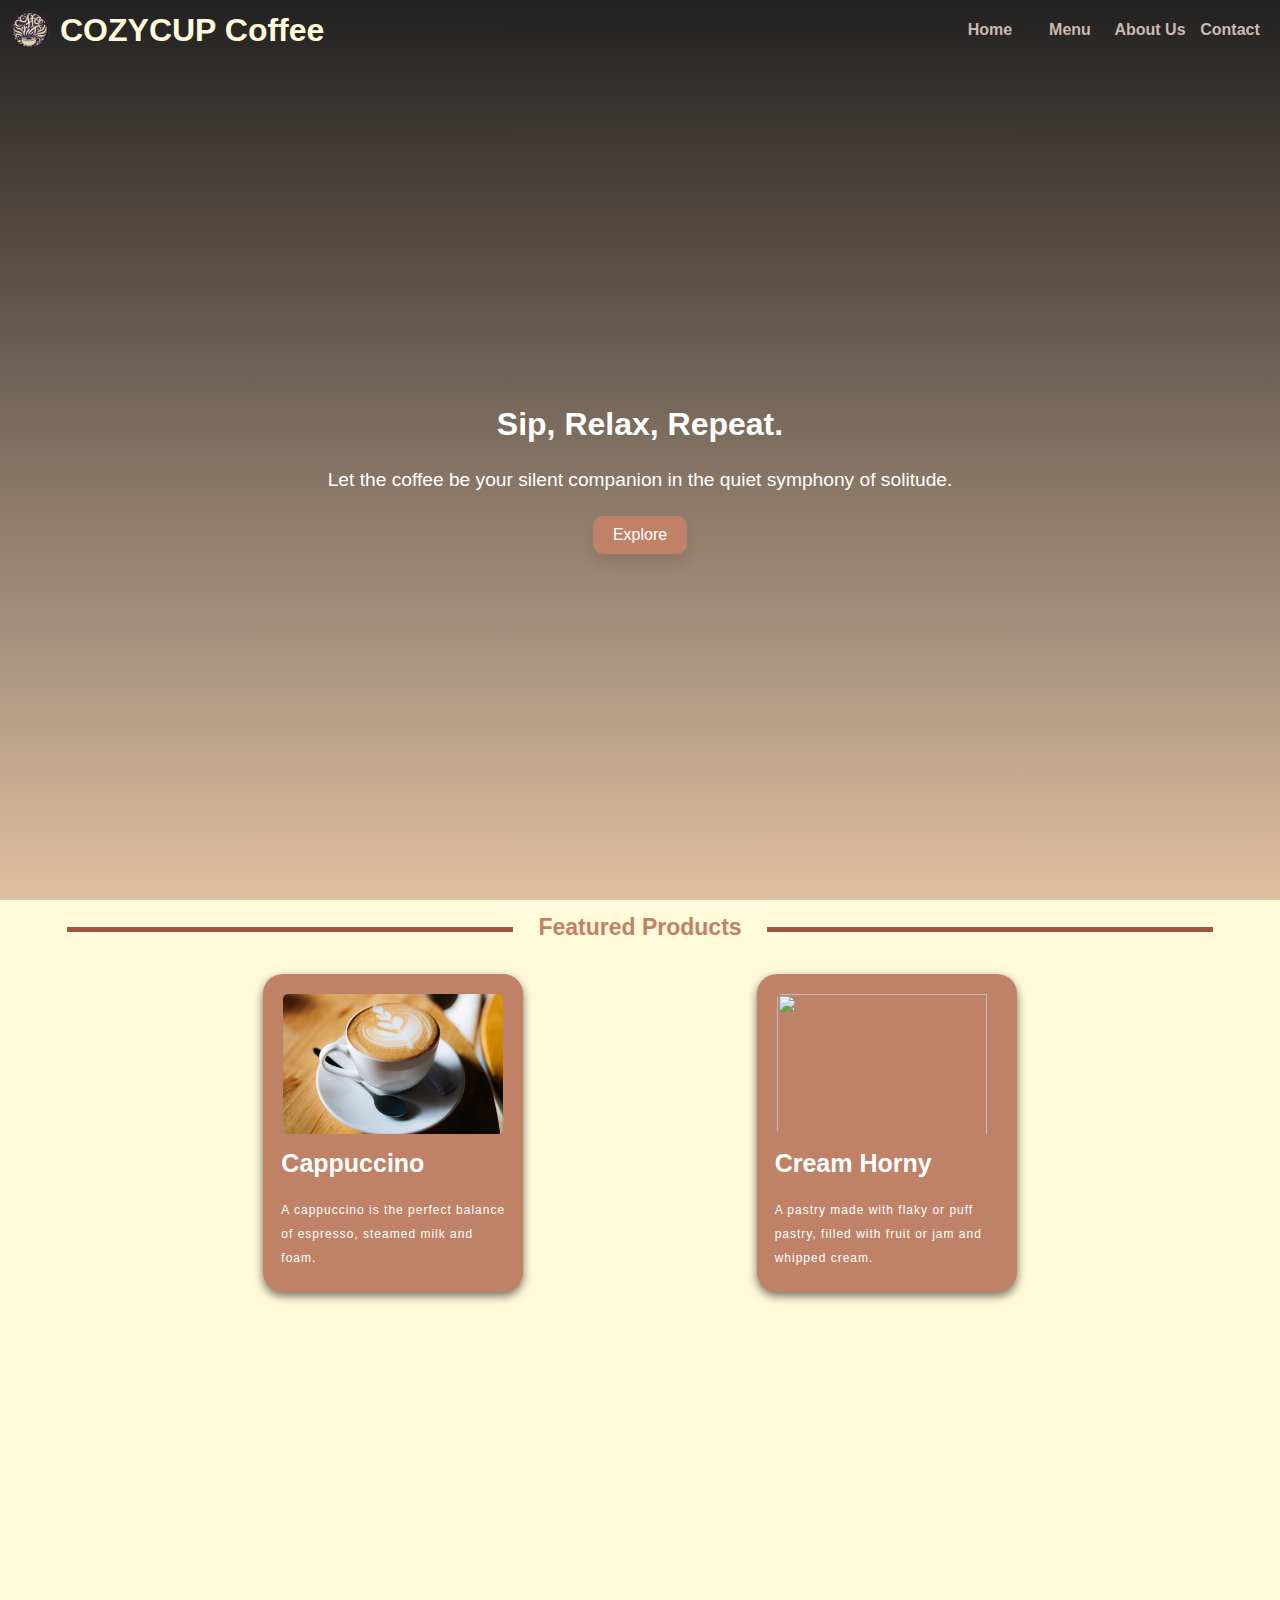
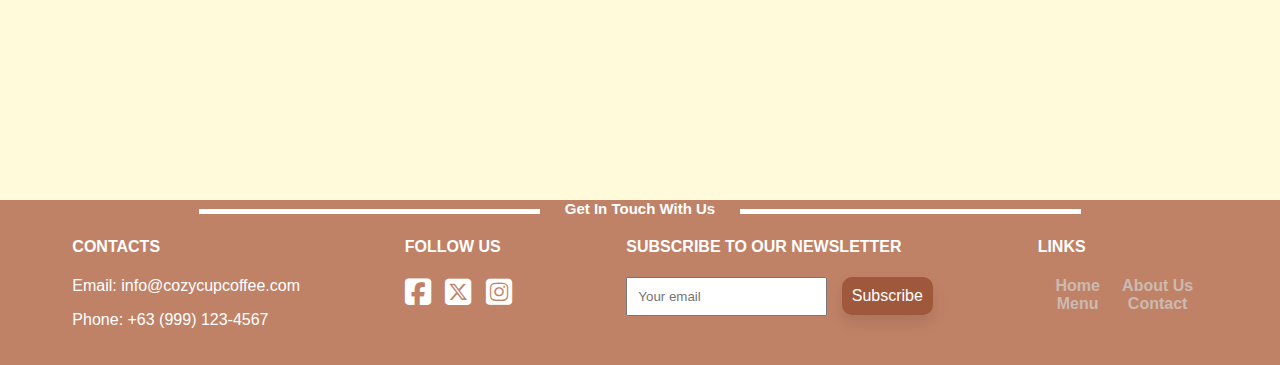
==== commit eaf65f16: "modify body and add nav" ====
--- a/index.html
+++ b/index.html
@@ -53,52 +53,25 @@
             </div>
         </div>
 
-        <section id="coffee-menu-container" class="coffee-menu-container">
-            <div class="coffee-container">
-                <img src="car.jpg">
-                <h2>Caramel Macchiato</h2>
-                <p>The Caramel Macchiato is essentially a not-too-sweet vanilla latte topped with caramel.</p>
-                <h3>₱275.00</h3>
-            </div>
+        <section id="coffee-menu-container" class="coffee-menu-container pastry-menu-container">
 
-            <div class="coffee-container">
-                <img src="caf.jpg">
-                <h2>Caffe Latte</h2>
-                <p>A caffe latte is an espresso with milk. Ideally served with latte art on top and not too much foam.
-                </p>
-                <h3>₱225.00</h3>
-            </div>
 
             <div class="coffee-container">
                 <img src="cap.jpg">
                 <h2>Cappuccino</h2>
                 <p>A cappuccino is the perfect balance of espresso, steamed milk and foam.</p>
-                <h3>₱225.00</h3>
             </div>
 
-            <div class="coffee-container">
-                <img src="choc.jpg">
-                <h2>Chocolate Cappuccino</h2>
-                <p>A decadent coupling of rich intense espresso, creamy, frothed milk and deep, dark chocolate.</p>
-                <h3>₱285.00</h3>
+            <div class="pastry-container">
+                <img src="images/Cream_horns_(15466292759).jpg">
+                <h2>Cream Horny</h2>
+                <p>A pastry made with flaky or puff pastry, filled with fruit or jam and whipped cream.</p>
             </div>
         </section>
 
 
 
     </section>
-
-    <!-- <footer>
-        
-
-        <div class="social-icons">
-            <h4>Follow Us</h4>
-
-            <i class="fa-brands fa-square-facebook"></i>
-
-        </div>
-
-    </footer> -->
 
     <footer>
         <div class="div-body">
@@ -128,6 +101,34 @@
                     <button type="submit">Subscribe</button>
                 </div>
             </div>
+
+            <div class="footer-nav">
+                <h4>LINKS</h4>
+                <nav>
+                    <ul>
+                        <li>
+                            <div>
+                                <a href="index.html">Home</a>
+                            </div>
+                            <div>
+                                <a href="menu.html">Menu</a>
+                            </div>
+                        </li>
+
+                        <li>
+                            <div>
+                                <a href="about.html">About Us</a>
+                            </div>
+
+                            <div>
+                                <a href="contact.html">Contact</a>
+                            </div>
+                        </li>
+                    </ul>
+                </nav>
+            </div>
+
+
         </div>
     </footer>
 
--- a/style.css
+++ b/style.css
@@ -561,3 +561,192 @@
   margin: 0;
   color: var(--wash-color);
 }
+
+/* contact style */
+.contactUs {
+  position: relative;
+  width: 100%;
+  padding: 40px 100px;
+}
+
+.contactUs .title {
+  display: flex;
+  justify-content: center;
+  align-items: center;
+  font-size: 25px;
+}
+
+.contactUs .title h2 {
+  color: #c08267;
+  font-weight: 700;
+}
+
+.form {
+  grid-area: form;
+}
+
+.info {
+  grid-area: info;
+}
+
+.map {
+  grid-area: map;
+}
+
+.contact {
+  padding: 40px;
+  background: #c08267;
+  box-shadow: 0 5px 35px rgb(0,0,0,0.15);
+}
+.box {
+  position: relative;
+  display: grid;
+  grid-template-columns: 2fr 1fr;
+  grid-template-rows: 5fr 4fr;
+  grid-template-areas: 
+  "form info" 
+  "form map";
+  grid-gap: 20px;
+  margin-top: 20px;
+}
+
+.contact h3 {
+  color: #fffada;
+  font-weight: 500;
+  font-size: 1.4em;
+  margin-bottom: 10px;
+}
+
+/* form style */
+.formBox {
+  position: relative;
+  width: 100%;
+}
+
+.formBox .row50 {
+  display: flex;
+  gap: 20px;
+}
+
+.inputBox {
+  display: flex;
+  flex-direction: column;
+  margin-bottom: 10px;
+  width: 50%;
+}
+
+.formBox .row100 .inputBox {
+  width: 100%;
+}
+
+.inputBox span {
+  color: #fffada;
+  margin-top: 10px;
+  margin-bottom: 5px;
+  font-weight: 500;
+}
+
+.inputBox input {
+  padding: 10px;
+  font-size: 1.1em;
+  outline: none;
+  border: 1px solid black;
+}
+
+.inputBox textarea {
+  padding: 10px;
+  font-size: 1.1em;
+  outline: none;
+  border: 1px solid black;
+  resize: none;
+  min-height: 390px;
+  margin-bottom: 10px;
+}
+
+.inputBox input[type="submit"] {
+  background: #fffada;
+  color: #a0583c;
+  border: none;
+  font-size: 1.1em;
+  max-width: 120px;
+  font-weight: 500;
+  cursor: pointer;
+  padding: 14px 15px;
+}
+
+.inputBox ::placeholder {
+  color: lightgray;
+}
+
+/* info */
+/* .info {
+
+} */
+
+.info h3 {
+  color: #fffada;
+}
+
+.info .infoBox div {
+  display: flex;
+  align-items: center;
+  margin-bottom: 10px;
+}
+
+.info .infoBox div span {
+  min-width: 40px;
+  height: 40px;
+  color: #c08267;
+  background: #fffada;
+  display: flex;
+  justify-content: center;
+  align-items: center;
+  font-size: 1.5em;
+  border-radius: 50%;
+  margin-right: 15px;
+}
+
+.info .infoBox div p {
+  color: #fffada;
+  font-size: 1.1em;
+}
+
+.info .infoBox div a {
+  color: #fffada;
+  text-decoration: none; 
+  font-size: 1.1em;
+}
+
+.sci {
+  margin-top: 40px;
+  display: flex;
+}
+
+.sci li {
+  list-style: none;
+  margin-right: 15px;
+}
+
+.sci li a {
+  color: #fffada;
+  font-size: 2em;
+  color: #ccb9b1;
+}
+
+.sci li a:hover {
+  color: #ffffff;
+}
+
+/* map */
+.map {
+  padding: 0;
+}
+
+.map iframe {
+  width: 100%;
+  height: 100%;
+}
+
+
+
+
